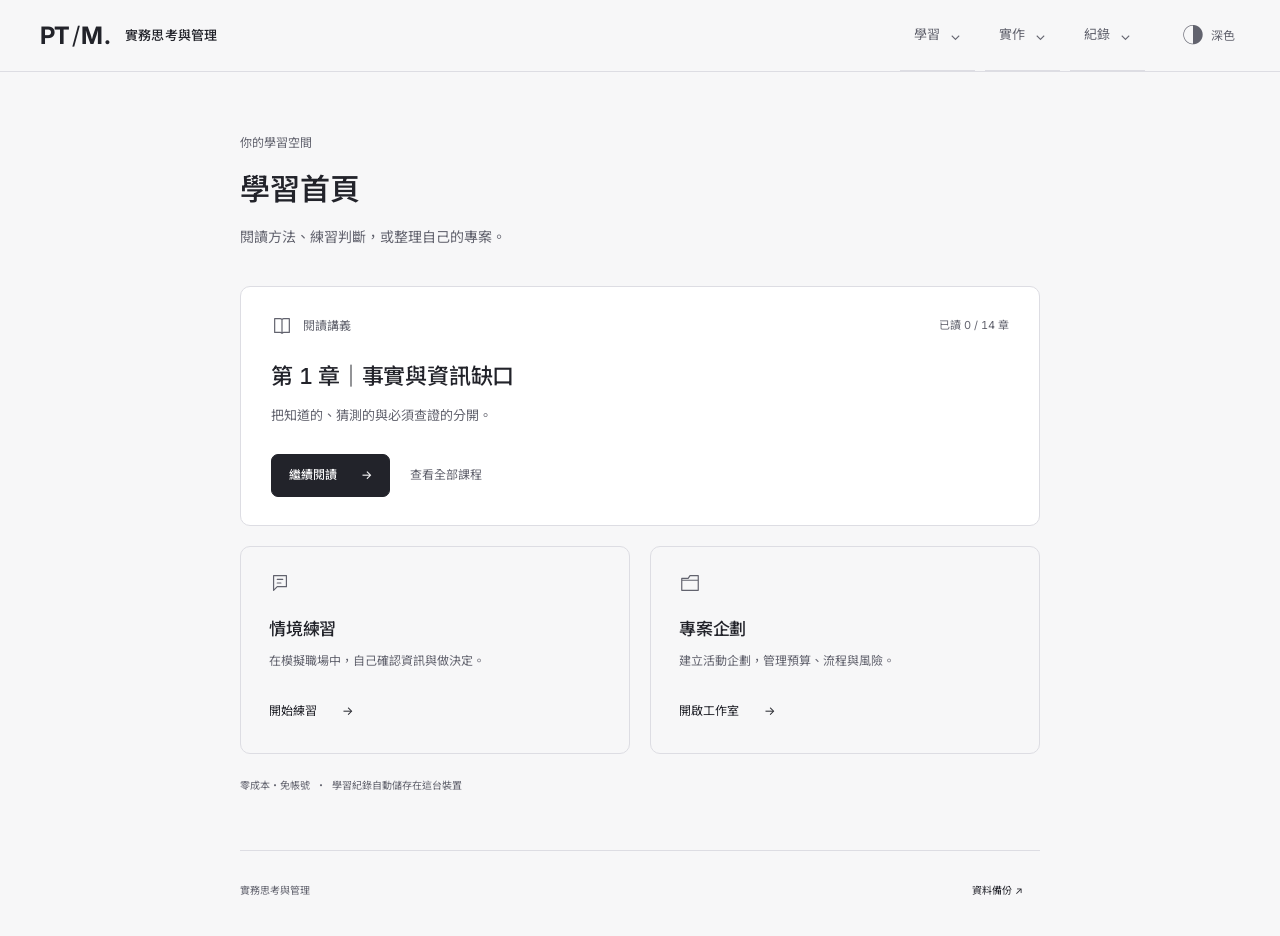
==== practical-thinking-website-v2.5/index.html @ 4e8f7408 "Add files via upload" ====
<!doctype html><html lang="zh-Hant"><head><meta charset="UTF-8"><meta name="viewport" content="width=device-width,initial-scale=1"><meta name="description" content="零成本繁體中文實務學習：視覺講義、客觀練習、自我檢核與專案工作室"><title>實務思考與管理</title><script src="theme-init.js?v=0f769c796eb8"></script><link rel="preload" href="fonts/ptm-tc.woff2?v=0f769c796eb8" as="font" type="font/woff2" crossorigin><link rel="preload" href="fonts/ptm-grotesk.woff2?v=0f769c796eb8" as="font" type="font/woff2" crossorigin><link rel="stylesheet" href="style.css?v=0f769c796eb8"><link rel=stylesheet href=learning.css?v=0f769c796eb8><link rel="stylesheet" href="gallery.css?v=0f769c796eb8"></head><body><div id="app"></div><div id="toast" role="status"></div><script type="module" src="app.js?v=0f769c796eb8"></script></body></html>
---- practical-thinking-website-v2.5/style.css ----
@font-face{font-family:'PTM TC';src:url('fonts/ptm-tc.woff2') format('woff2');font-weight:100 900;font-display:swap}@font-face{font-family:'PTM Grotesk';src:url('fonts/ptm-grotesk.woff2') format('woff2');font-weight:100 900;font-display:swap}
:root{--bg:#f6f5f1;--paper:#fcfbf8;--text:#191919;--muted:#656560;--line:#cfcec7;--accent:#30302d;--soft:#eae9e3;--size:17px;--sans:'PTM Grotesk','PTM TC','Microsoft JhengHei',sans-serif;color-scheme:light;scroll-behavior:auto}*{box-sizing:border-box}body{margin:0;background:var(--bg);color:var(--text);font:400 15px/1.75 var(--sans);font-synthesis:none;-webkit-font-smoothing:antialiased;font-variant-numeric:tabular-nums}body.dark{--bg:#171717;--paper:#1c1c1b;--text:#f2f1eb;--muted:#afaea7;--line:#42423e;--accent:#e0dfd8;--soft:#2b2b28;color-scheme:dark}::selection{color:var(--paper);background:var(--text)}button,input,textarea,select{font:inherit;color:inherit}button,a,input,textarea,select,summary{outline-offset:5px}:focus-visible{outline:2px solid var(--text)}button{min-height:44px;padding:9px 17px;border:1px solid var(--line);border-radius:0;background:transparent;color:var(--text);cursor:pointer;line-height:1.5}button:disabled{opacity:.45;cursor:not-allowed}button:hover:not(:disabled){background:var(--soft);border-color:var(--text)}button:active:not(:disabled){transform:translateY(1px)}a{color:inherit;text-underline-offset:4px}.primary{background:var(--text);color:var(--paper);border-color:var(--text)}.primary:hover:not(:disabled){background:var(--accent);color:var(--paper)}.text-button{padding:8px 0;border-color:transparent;border-bottom:1px solid currentColor;background:none}.text-button:hover:not(:disabled){border-color:transparent;border-bottom-color:currentColor;background:none}.skip-link{position:fixed;left:20px;top:-100px;z-index:100;background:var(--text);color:var(--paper);padding:12px 20px}.skip-link:focus{top:12px}
header{height:90px;display:flex;align-items:center;justify-content:space-between;gap:25px;padding:0 42px;border-bottom:1px solid var(--line);background:var(--bg);position:relative;z-index:40}.brand{display:flex;align-items:center;gap:20px;text-align:left;padding:0;border:0;min-width:0;background:transparent!important}.wordmark{font:700 33px/1 'PTM Grotesk',sans-serif;letter-spacing:-.085em;white-space:nowrap}.wordmark>span:first-child{font-weight:400;padding:0 3px}.logo-period{padding-left:2px}.brand-name{font-size:16px;font-weight:600;letter-spacing:.015em;line-height:1.5;white-space:nowrap}.brand small{display:block;font-size:8px;font-weight:500;letter-spacing:.1em;margin-top:3px}.header-links{display:flex;gap:24px;margin-left:auto}.header-links button{border:0;padding:7px 0;font-size:13px;background:transparent!important;position:relative}.header-links button:after{content:'';position:absolute;left:0;right:100%;bottom:5px;height:1px;background:var(--text)}.header-links button:hover:after{right:0}.utility{display:flex;gap:13px;align-items:center}.theme-toggle{border:0;display:flex;align-items:center;gap:7px;padding:5px;font-size:12px}.theme-toggle>span:first-child{font-size:22px}.menu-toggle{display:none;border:0;padding:6px 0 6px 8px;font-size:13px;gap:12px;align-items:center}.menu-toggle>span{font-size:22px}
.layout{display:grid;grid-template-columns:210px minmax(0,1fr);min-height:calc(100vh - 90px)}aside{min-width:0;border-right:1px solid var(--line);padding:34px 18px;align-self:start;position:sticky;top:0;min-height:calc(100vh - 90px)}aside nav{display:grid;gap:2px}.nav-item{display:flex;align-items:center;gap:12px;border:0;padding:12px 8px;text-align:left;font-size:13px}.nav-number{font:400 10px 'PTM Grotesk',sans-serif;color:var(--muted)}.nav-arrow{margin-left:auto;opacity:0}.nav-item.active{font-weight:600;background:var(--soft)}.nav-item.active .nav-arrow,.nav-item:hover .nav-arrow{opacity:1}.side-label{font-size:10px;color:var(--muted);letter-spacing:.06em;margin:0 8px 18px}.side-label:not(:first-child){margin-top:40px}.current-chapter{border:0;text-align:left;padding:4px 8px;font-size:13px;display:block}.current-chapter span{display:block;margin-top:5px;font-size:11px}.side-foot{border-top:1px solid var(--line);padding:20px 8px;margin-top:36px;font-size:11px;color:var(--muted)}.side-foot p{margin-top:18px}.status{display:inline-flex;gap:8px;align-items:center;font-size:11px}.dot{width:5px;height:5px;border-radius:50%;background:var(--muted)}main{min-width:0;width:100%;max-width:1400px;padding:48px 48px 32px;margin:0 auto;align-self:start}main:focus{outline:none}h1,h2,h3,p{margin-top:0}h1{font-size:38px;line-height:1.4;font-weight:600;letter-spacing:-.02em;margin:16px 0 18px;text-wrap:balance}h2{font-size:23px;line-height:1.5;font-weight:600;letter-spacing:-.01em}h3{font-size:18px;line-height:1.6;font-weight:500}.muted{color:var(--muted)}.small{font-size:12px;line-height:1.8}.latin{font-family:'PTM Grotesk',sans-serif;letter-spacing:.055em;font-size:10px}.eyebrow{font-size:11px;letter-spacing:.025em;color:var(--muted);margin:0;line-height:1.8}.intro{max-width:690px;margin-bottom:38px}.intro>p:last-child{color:var(--muted);font-size:15px;max-width:42em}.row{display:flex;align-items:center;gap:12px;flex-wrap:wrap}.between{justify-content:space-between}.section-head{display:flex;justify-content:space-between;align-items:center;margin:38px 0 18px}.tag{display:inline-flex;border:1px solid var(--line);padding:2px 8px;font-size:10px;line-height:1.7;border-radius:0;color:var(--muted)}.good{color:var(--text);border-color:var(--text)}.stats{display:grid;grid-template-columns:repeat(3,minmax(0,1fr));gap:25px;margin:28px 0 38px}.stat{border-bottom:1px solid var(--line);padding-bottom:17px;min-width:0}.stat strong{font:500 28px/1.4 var(--sans);letter-spacing:-.045em;display:block;overflow-wrap:anywhere}.stat span{display:block;color:var(--muted);font-size:11px;margin-top:5px}.course{display:grid;grid-template-columns:45px 1fr auto;gap:20px;align-items:center;padding:25px 0;border-top:1px solid var(--line)}.course h3{margin:0 0 4px}.course p{margin:0;color:var(--muted);font-size:13px}.course-num{font:400 16px 'PTM Grotesk',sans-serif;color:var(--muted)}.course button{font-size:12px;border:0;white-space:nowrap}.course:hover .course-num{color:var(--text)}
body[data-page=home] .layout{display:block}body[data-page=home] main{max-width:1440px;padding:0 70px 28px}body[data-page=home] aside{display:none}body[data-page=home] .menu-toggle{display:flex}.editorial-hero{padding-top:30px}.edition-line{display:flex;justify-content:space-between;gap:20px;border-bottom:1px solid var(--line);padding-bottom:14px;font-size:11px;color:var(--muted)}.hero-grid{display:grid;grid-template-columns:minmax(0,1fr) 250px;gap:60px;padding:58px 0}.editorial-hero h1{font-size:clamp(48px,5.5vw,80px);line-height:1.23;font-weight:650;letter-spacing:-.035em;margin:16px 0 27px;text-wrap:nowrap}.editorial-hero h1>span{color:var(--muted);font-weight:400}.hero-description{font-size:14px;line-height:1.95;max-width:410px;color:var(--muted);margin:0 0 25px}.hero-actions{display:flex;gap:25px;align-items:center}.hero-actions button{font-size:12px;min-height:48px}.hero-actions .primary{padding:12px 22px}.editorial-index{align-self:stretch;border-left:1px solid var(--line);padding-left:28px;display:flex;flex-direction:column;justify-content:flex-end}.index-label{color:var(--muted)}.index-display{display:flex;align-items:baseline;gap:10px;margin-top:15px}.index-display>span:first-child{font:500 123px/1 'PTM Grotesk',sans-serif;letter-spacing:-.09em;margin-left:-6px}.index-total{font-size:17px;letter-spacing:-.05em}.index-caption{display:flex;justify-content:space-between;align-items:center;font-size:13px;margin:19px 0 25px}.index-rules{display:grid;grid-template-columns:repeat(3,1fr);border-top:1px solid var(--line);border-bottom:1px solid var(--line);padding:13px 0;font-size:10px;gap:6px}.editorial-index p{margin:18px 0 0;font-size:10px}.hero-baseline{display:flex;justify-content:space-between;padding:14px 0;border-top:1px solid var(--line);font-size:10px;color:var(--muted)}.continue-strip{display:grid;grid-template-columns:145px 1fr auto;gap:30px;align-items:center;background:var(--text);color:var(--paper);margin:25px 0 0;padding:28px 34px}.continue-index{border-right:1px solid color-mix(in srgb,var(--paper) 35%,transparent);padding-right:25px}.continue-index>span{font-size:9px;letter-spacing:.08em;opacity:.75}.continue-index strong{display:block;font-size:36px;font-weight:400;line-height:1.3;letter-spacing:-.05em;margin-top:7px}.continue-index strong span{font-size:12px;opacity:.65;letter-spacing:0}.continue-strip h2{font-size:18px;font-weight:400;margin:4px 0 12px}.continue-strip p{font-size:10px;opacity:.7;margin:0}.continue-strip .progress{background:color-mix(in srgb,var(--paper) 20%,transparent);max-width:320px;margin:0}.continue-strip .progress i{background:var(--paper)}.light-button{color:var(--paper);border-color:color-mix(in srgb,var(--paper) 45%,transparent);font-size:12px}.light-button:hover:not(:disabled){color:var(--text);background:var(--paper);border-color:var(--paper)}.home-section{padding-top:76px}.section-heading{display:grid;grid-template-columns:220px 1fr;gap:10px 30px;margin-bottom:28px;align-items:baseline}.section-heading h2{font-size:26px;font-weight:500;margin:0}.section-heading>p:last-child{grid-column:2;font-size:12px;color:var(--muted);margin:0}.feature-row{display:grid;grid-template-columns:220px 1fr auto;gap:30px;padding:30px 0;border-top:1px solid var(--line);align-items:center}.feature-number{font:400 34px 'PTM Grotesk',sans-serif;letter-spacing:-.055em}.feature-row h3{font-size:24px;margin:0 0 6px;font-weight:400}.feature-row p{font-size:13px;color:var(--muted);margin:0}.feature-row button{font-size:12px;display:flex;gap:25px;align-items:center}.curriculum-preview .course{grid-template-columns:220px 1fr auto;gap:30px}.curriculum-preview .course h3{font-size:19px;font-weight:400}.section-end{padding-top:15px;border-top:1px solid var(--line)}.personal-index{margin-top:70px;padding:35px 0 15px;border-top:2px solid var(--text);display:flex;align-items:center;justify-content:space-between;gap:30px}.personal-index>div>span{font-size:10px;color:var(--muted)}.personal-index h2{font-size:23px;font-weight:400;margin:10px 0}.personal-numbers{display:flex;gap:60px}.personal-numbers button{border:0;display:grid;padding:0;text-align:left;min-width:100px}.personal-numbers strong{font-size:42px;line-height:1.5;font-weight:400;letter-spacing:-.06em}.personal-numbers span{font-size:11px;color:var(--muted)}
.reading{max-width:740px;margin:0 auto}.reading .intro{margin-bottom:22px}.reading h1{font-size:34px;font-weight:500;line-height:1.5}.reading .lead{font-size:19px;line-height:1.8;color:var(--muted);margin:30px 0 25px;max-width:33em}.reading article{font-size:var(--size);line-height:2.05;letter-spacing:.015em;max-width:40em}.reading article h2{font-size:22px;line-height:1.7;letter-spacing:0;font-weight:500;margin:50px 0 16px;padding-top:20px;border-top:1px solid var(--line)}.reading article p{margin:0 0 22px}.reading article section{scroll-margin-top:25px}.toolbar{display:flex;gap:4px;align-items:center;flex-wrap:wrap;border-top:1px solid var(--line);border-bottom:1px solid var(--line);padding:10px 0}.toolbar button{font-size:11px;border:0;padding:8px 10px}.toolbar>span{margin-left:auto;font-size:10px}.panel{background:transparent;border:1px solid var(--line);padding:28px;margin:24px 0}.panel h2:first-child{margin-bottom:14px}.callout{background:var(--soft);border:0;border-left:2px solid var(--text);padding:20px 23px;margin:24px 0;font-size:14px}.callout p:last-child{margin-bottom:0}details{border-bottom:1px solid var(--line);padding:15px 0}summary{cursor:pointer;font-size:13px;min-height:30px;line-height:1.8}details[open]>summary{margin-bottom:15px}details.panel{padding:22px 26px}.option{display:flex;gap:14px;align-items:flex-start;padding:17px 18px;border:1px solid var(--line);margin:12px 0;cursor:pointer;font-size:14px}.option:has(input:checked){background:var(--soft);border-color:var(--text)}input[type=radio],input[type=checkbox]{accent-color:var(--text);margin-top:6px;flex-shrink:0;width:17px;height:17px}input[type=search],input[type=url],textarea,select,.field input,.editable input{width:100%;min-width:0;background:var(--paper);color:var(--text);border:1px solid var(--line);border-radius:0;padding:12px 13px;line-height:1.6}input::placeholder,textarea::placeholder{color:var(--muted);opacity:.85}textarea{min-height:180px;resize:vertical;font-size:15px;line-height:1.9}select{min-height:45px;padding-right:30px}.field{display:flex;flex-direction:column;gap:10px;font-size:12px;font-weight:500;min-width:0}.field textarea{min-height:145px;font-weight:400}.form-grid{display:grid;grid-template-columns:1fr 1fr;gap:26px}.field.wide{grid-column:1/-1}.studio-tabs{display:flex;overflow:auto;gap:0;border-bottom:1px solid var(--line);margin:30px 0 25px;scrollbar-width:thin}.studio-tabs button{border:0;white-space:nowrap;font-size:12px;padding:13px 18px;border-bottom:2px solid transparent}.studio-tabs button.active{border-bottom-color:var(--text);background:none;font-weight:600}.studio-tabs button:first-child{padding-left:0}.table-wrap{overflow:auto;max-width:100%;margin:22px 0;scrollbar-width:thin;border-top:1px solid var(--line)}table{width:100%;border-collapse:collapse;font-size:13px;table-layout:fixed}th,td{text-align:left;border-bottom:1px solid var(--line);padding:13px 12px;vertical-align:top}th{font-weight:500;font-size:11px;background:var(--soft)}th:first-child{width:27%}th:nth-child(2){width:19%}.editable{min-width:720px;table-layout:auto}.editable th{width:auto;position:sticky;top:0;z-index:1}.editable td{min-width:100px;padding:8px 6px;vertical-align:middle}.editable td:first-child{min-width:180px}.editable td:last-child{min-width:70px}.editable input{padding:10px;font-size:13px;min-height:44px;background:transparent;border-color:transparent}.editable input:hover{border-color:var(--line)}.editable input:focus{background:var(--paper);border-color:var(--text)}.editable input[type=number]{text-align:right}.editable select{font-size:12px;padding:9px;background:transparent;border-color:transparent}.editable button{font-size:11px;border-color:transparent;padding:8px}.ros-table{min-width:1150px}.resource-grid{display:grid;grid-template-columns:repeat(5,minmax(0,1fr));gap:15px;margin:30px 0}.resource-grid strong{font-size:30px}.scenario-grid{display:grid;grid-template-columns:1fr 1fr;gap:0 35px;border-top:1px solid var(--line)}.scenario-grid .panel{border:0;border-bottom:1px solid var(--line);margin:0;padding:30px 0 28px;display:flex;align-items:flex-start;flex-direction:column}.scenario-grid h2{font-size:21px;font-weight:500;margin-top:15px}.scenario-grid p{font-size:13px;color:var(--muted)}.scenario-grid button{margin-top:auto;font-size:12px}.list-item{border-bottom:1px solid var(--line);padding:22px 0}.split{display:grid;grid-template-columns:1fr 1fr;gap:25px}.progress{height:2px;background:var(--line);margin:12px 0}.progress i{display:block;height:100%;background:var(--text)}.score{font:400 54px/1.3 'PTM Grotesk',sans-serif;letter-spacing:-.06em}.bar{display:grid;grid-template-columns:1fr 80px;gap:20px;margin:20px 0}.bar>span{text-align:right}pre{white-space:pre-wrap;font:400 14px/1.9 var(--sans);overflow-wrap:anywhere}p,td{overflow-wrap:anywhere}#toast{position:fixed;bottom:28px;left:50%;transform:translateX(-50%);background:var(--text);color:var(--paper);border:1px solid var(--paper);padding:14px 22px;display:none;z-index:80;font-size:13px;max-width:calc(100vw - 32px);width:max-content}footer{display:flex;align-items:center;justify-content:space-between;gap:20px;border-top:1px solid var(--line);padding-top:20px;margin-top:65px;font-size:10px;line-height:1.8;color:var(--muted)}footer button{font-size:10px;border:0;white-space:nowrap}.footer-edition{font:400 9px 'PTM Grotesk',sans-serif}.sr{position:absolute;width:1px;height:1px;overflow:hidden;clip-path:inset(50%)}body.nav-open aside{display:block!important;position:fixed;z-index:35;top:90px;bottom:0;right:0;left:auto;min-height:0;overflow-y:auto;width:310px;background:var(--paper);border:1px solid var(--line);border-top:0;padding:30px 25px}body.nav-open .nav-item{width:100%}
@media(max-width:1100px){header{padding:0 28px;gap:20px}.header-links{gap:18px}.layout{grid-template-columns:185px minmax(0,1fr)}aside{padding:30px 12px}.nav-item{font-size:12px;gap:8px}main{padding:35px 30px}body[data-page=home] main{padding:0 40px 25px}.hero-grid{gap:30px;grid-template-columns:minmax(0,1fr) 220px}.editorial-hero h1{font-size:58px}.index-display>span:first-child{font-size:110px}.section-heading{grid-template-columns:160px 1fr}.feature-row,.curriculum-preview .course{grid-template-columns:160px 1fr auto}.stat strong{font-size:25px}.continue-strip{grid-template-columns:115px 1fr auto;padding:25px;gap:24px}}
@media(max-width:850px){header{height:76px;padding:0 22px}.wordmark{font-size:29px}.brand{gap:15px}.brand-name{font-size:14px}.brand small{font-size:7px;letter-spacing:.065em}.header-links{display:none}.menu-toggle{display:flex}.utility{gap:12px}.theme-word{display:none}.layout{grid-template-columns:minmax(0,1fr);min-height:calc(100vh - 76px)}aside{display:none}main{padding:35px 30px 25px}body.nav-open aside{top:76px;width:300px}body[data-page=home] main{padding:0 30px 20px}.hero-grid{grid-template-columns:minmax(0,1fr) 200px;gap:30px;padding:45px 0}.editorial-hero h1{font-size:48px}.index-display>span:first-child{font-size:90px}.editorial-index{padding-left:20px}.index-rules{font-size:9px}.section-heading{grid-template-columns:1fr;gap:10px}.section-heading>p:last-child{grid-column:1}.feature-row,.curriculum-preview .course{grid-template-columns:65px 1fr auto;gap:20px}.continue-strip{grid-template-columns:1fr auto;gap:20px}.continue-index{display:none}.home-section{padding-top:60px}.personal-numbers{gap:30px}.split{grid-template-columns:1fr}.reading{max-width:680px}.reading h1{font-size:31px}h1{font-size:32px}.stats{gap:18px}.resource-grid{grid-template-columns:repeat(3,minmax(0,1fr))}.panel{padding:24px}footer{align-items:flex-start;flex-wrap:wrap;gap:10px}.footer-edition{display:none}}
@media(max-width:600px){header{padding:0 20px;gap:12px}.brand{gap:12px}.wordmark{font-size:28px}.brand-name{font-size:13px}.brand small{font-size:6px;letter-spacing:.015em}.utility{gap:5px}.menu-toggle{font-size:11px;padding-left:3px;gap:5px}.theme-toggle{padding:4px}.theme-toggle>span:first-child{font-size:20px}main{padding:30px 20px 24px}body[data-page=home] main{padding:0 22px 20px}.edition-line{padding-bottom:12px;font-size:10px}.edition-line .latin{display:none}.editorial-hero{padding-top:20px}.hero-grid{grid-template-columns:1fr;padding:35px 0 25px;gap:30px}.editorial-hero h1{font-size:clamp(35px,9.3vw,52px);font-weight:650;margin:14px 0 23px;line-height:1.32;letter-spacing:-.025em}.hero-description{font-size:13px;max-width:27em;line-height:1.95;margin-bottom:20px}.hero-actions{gap:18px}.hero-actions button{font-size:11px;min-height:46px}.hero-actions .primary{padding:12px 17px}.editorial-index{border-left:0;border-top:1px solid var(--line);padding:18px 0 0;display:grid;grid-template-columns:1fr auto;gap:3px 20px;align-items:center}.index-label{font-size:8px}.index-display{grid-column:2;grid-row:1/4;margin:0}.index-display>span:first-child{font-size:56px;letter-spacing:-.08em}.index-total{font-size:12px}.index-caption{justify-content:flex-start;gap:10px;font-size:12px;margin:6px 0 0}.index-rules,.editorial-index>p{display:none}.hero-baseline{font-size:9px;padding:13px 0}.hero-baseline .latin{display:none}.continue-strip{padding:22px;grid-template-columns:1fr;gap:18px;margin-top:16px}.continue-strip h2{font-size:16px;line-height:1.6;margin:5px 0 12px}.continue-strip .light-button{justify-self:start;min-height:41px;font-size:11px}.home-section{padding-top:50px}.section-heading{margin-bottom:22px}.section-heading h2{font-size:23px}.section-heading>p:last-child{font-size:11px}.feature-row{grid-template-columns:35px 1fr;gap:12px 17px;padding:23px 0}.feature-number{font-size:23px;align-self:start;padding-top:3px}.feature-row h3{font-size:21px}.feature-row p{font-size:12px;line-height:1.85}.feature-row button{grid-column:2;justify-self:start;font-size:11px;gap:25px}.curriculum-preview .course{grid-template-columns:32px 1fr;gap:10px 15px;padding:22px 0}.curriculum-preview .course h3{font-size:18px}.course{grid-template-columns:30px minmax(0,1fr);gap:12px;padding:22px 0}.course>button,.course>.tag{grid-column:2;justify-self:start;padding-left:0}.course h3{font-size:17px}.course p{font-size:12px}.section-end{gap:8px}.section-end>span{font-size:10px}.personal-index{margin-top:45px;padding-top:25px;display:block}.personal-index h2{font-size:22px}.personal-numbers{margin-top:20px;gap:50px}.personal-numbers strong{font-size:36px}.intro{margin-bottom:27px}h1{font-size:28px;margin-top:12px;line-height:1.5;letter-spacing:-.015em}h2{font-size:21px}.intro>p:last-child{font-size:13px}.reading h1{font-size:27px}.reading .lead{font-size:17px;line-height:1.9;margin-top:24px}.reading article{line-height:2;letter-spacing:.01em}.reading article h2{font-size:21px;margin-top:38px;padding-top:18px}.toolbar{gap:2px}.toolbar button{padding:8px 9px;font-size:11px}.toolbar>span{width:100%;margin:4px 9px;font-size:10px}.form-grid,.scenario-grid,.split{grid-template-columns:minmax(0,1fr)}.form-grid{gap:22px}.field{font-size:12px}.field input,.field select{font-size:16px}.field textarea,textarea{font-size:16px;min-height:150px}.panel{padding:20px;margin:20px 0}.callout{padding:18px;font-size:13px}.stats{gap:15px;margin:25px 0 28px;grid-template-columns:1fr 1fr}.stats>.stat:last-child{grid-column:1/-1}.stat strong{font-size:25px}.stat span{font-size:10px}.resource-grid{grid-template-columns:repeat(2,minmax(0,1fr));gap:15px}.resource-grid strong{font-size:29px}.studio-tabs{margin-top:25px}.studio-tabs button{padding:13px 14px;font-size:12px;min-height:47px}.scenario-grid .panel{padding:27px 0}.scenario-grid h2{font-size:21px}.scenario-grid p{font-size:13px}.table-wrap:has(.editable){overflow:visible;border:0}.editable,.editable tbody{display:block;min-width:0;width:100%;table-layout:auto}.editable thead{display:none}.editable tr{display:grid;grid-template-columns:minmax(0,1fr) minmax(0,1fr);gap:16px 13px;padding:20px 0;border-top:1px solid var(--line)}.editable td{display:block;min-width:0!important;padding:0;border:0}.editable td:before{content:attr(data-label);display:block;font-size:10px;color:var(--muted);margin-bottom:7px}.editable td:first-child{grid-column:1/-1}.editable td:last-child{align-self:end}.editable td:last-child:before{display:none}.editable input,.editable select{min-height:46px;font-size:16px;padding:10px 12px;background:var(--paper);border:1px solid var(--line)}.editable input[type=number]{text-align:left}.editable button{border:1px solid var(--line);font-size:12px;padding:10px 13px;min-height:46px}.ros-table{min-width:0}.ros-table td:nth-last-child(2){grid-column:1/-1}.table-wrap>table:not(.editable){min-width:550px}.score{font-size:48px}.bar{font-size:12px;grid-template-columns:1fr 55px}.row>button{font-size:12px}.small{font-size:11px}footer{margin-top:45px;font-size:9px}footer>span:nth-child(2){width:100%;order:3}footer button{font-size:10px;padding:0;min-height:28px}#toast{font-size:12px;bottom:18px}}
@media(max-width:360px){header{padding:0 14px}.brand{gap:8px}.wordmark{font-size:25px}.brand-name{font-size:12px}.brand small{font-size:5.5px}.hero-actions{gap:12px}.editorial-hero h1{font-size:34px}}
@media(prefers-reduced-motion:no-preference){button,.header-links button:after,.nav-arrow{transition:background .18s,border-color .18s,opacity .18s,transform .18s,right .22s}.view-enter{animation:page-in .26s ease-out}.reveal-ready{opacity:0;transform:translateY(13px);transition:opacity .5s ease,transform .5s ease}.reveal-ready.is-visible{opacity:1;transform:none}@keyframes page-in{from{opacity:0;transform:translateY(6px)}to{opacity:1;transform:none}}@media(hover:hover) and (pointer:fine){.feature-row:hover h3{transform:translateX(5px);transition:transform .2s}.feature-row button:hover span{transform:translate(2px,-2px);transition:transform .2s}}}
@media(prefers-reduced-motion:reduce){:root{scroll-behavior:auto}*,*:before,*:after{animation:none!important;transition:none!important;scroll-behavior:auto!important}.reveal-ready{opacity:1!important;transform:none!important}}
@media print{header,aside,.toolbar,.studio-tabs,button,footer{display:none!important}.layout{display:block}main,body[data-page=home] main{padding:0;max-width:none}body{background:white;color:black}.reading{max-width:none}.panel,.callout{break-inside:avoid}.reveal-ready{opacity:1!important;transform:none!important}}
/* Quiet editorial identity: title rather than a campaign slogan. */
.hero-grid{padding-top:42px;padding-bottom:42px}.editorial-hero h1{font-size:44px;font-weight:500;letter-spacing:-.015em;line-height:1.5;margin:15px 0 22px}.index-display>span:first-child{font-size:90px;font-weight:400}.hero-description{max-width:370px}.section-heading h2{font-size:24px}.feature-row h3{font-size:22px}@media(max-width:850px){.editorial-hero h1{font-size:36px}.hero-grid{padding-top:35px;padding-bottom:35px}}@media(max-width:600px){.editorial-hero h1{font-size:29px;line-height:1.6;white-space:normal;margin:12px 0 18px}.hero-grid{padding:28px 0 23px}.index-display>span:first-child{font-size:52px}.section-heading h2{font-size:22px}.feature-row h3{font-size:20px}} 
@media(prefers-reduced-motion:reduce){.feature-row:hover h3,.feature-row button:hover span,button:active{transform:none!important}}
/* Direct entry points, with an editorial rhythm rather than campaign copy. */
.home-heading{display:grid;grid-template-columns:minmax(0,1fr) 220px;gap:70px;align-items:center;padding:58px 0 46px;border-bottom:1px solid var(--line)}.home-heading h1{font-size:38px;font-weight:500;letter-spacing:-.015em;margin:14px 0 17px}.home-heading>div>p:last-child{font-size:14px;color:var(--muted);margin:0;max-width:420px;line-height:1.9}.home-progress{border-left:1px solid var(--line);padding-left:25px}.home-progress>span{font-size:11px;color:var(--muted)}.home-progress strong{display:block;font-size:37px;font-weight:400;line-height:1.6;letter-spacing:-.035em}.home-progress small{font-size:13px;letter-spacing:0;color:var(--muted)}.home-progress .progress{margin:4px 0 10px}.continue-strip{grid-template-columns:145px 1fr auto;margin-top:28px;padding:26px 32px}.continue-label{font-size:11px;color:inherit;opacity:.7}.continue-strip h2{margin:0 0 7px;font-size:17px}.continue-strip p{font-size:11px}.home-section{padding-top:60px}.feature-row,.curriculum-preview .course{grid-template-columns:145px 1fr auto;gap:30px}.section-heading{grid-template-columns:145px 1fr;gap:10px 30px}.section-heading h2{font-size:24px;font-weight:500}.feature-row h3{font-size:23px;font-weight:500}.feature-row p{font-size:13px}.feature-row .small{display:block;margin-top:7px;font-size:10px}.feature-number{font-size:27px;font-weight:400;color:var(--muted)}.entry-actions{display:flex;flex-direction:column;align-items:stretch;gap:6px}.entry-actions .text-button{justify-content:space-between}.secondary-entry{font-size:10px!important;min-height:34px;padding:7px 0!important;border:0!important;color:var(--muted)}.home-service-note{display:flex;gap:20px;padding:20px 0 0;align-items:baseline;font-size:11px;color:var(--muted)}.home-service-note .status{color:var(--text);white-space:nowrap}.curriculum-preview .course h3{display:flex;align-items:center;gap:12px;font-size:18px}.curriculum-preview .course h3 .tag{font-size:9px;white-space:nowrap}.personal-index{margin-top:55px}.personal-index h2{font-size:22px}.personal-numbers strong{font-size:32px}
@media(max-width:850px){.home-heading{grid-template-columns:minmax(0,1fr) 180px;gap:30px;padding:40px 0}.home-heading h1{font-size:32px}.feature-row,.curriculum-preview .course{grid-template-columns:55px 1fr auto;gap:20px}.section-heading{grid-template-columns:1fr}.section-heading>p:last-child{grid-column:1}.continue-strip{grid-template-columns:1fr auto}.continue-label{display:none}}
@media(max-width:600px){.home-heading{grid-template-columns:1fr;gap:24px;padding:29px 0 25px}.home-heading h1{font-size:29px;line-height:1.5;margin:10px 0 15px}.home-heading>div>p:last-child{font-size:13px}.home-progress{border-left:0;border-top:1px solid var(--line);padding:18px 0 0;display:grid;grid-template-columns:1fr auto;gap:0 15px;align-items:center}.home-progress strong{grid-column:2;grid-row:1/3;font-size:28px}.home-progress .progress{width:150px;grid-column:1;margin:9px 0 5px}.home-progress>.small{grid-column:1/-1;margin-top:4px;font-size:10px}.continue-strip{grid-template-columns:1fr;margin-top:20px;padding:22px;gap:16px}.continue-label{display:block;font-size:10px}.continue-strip h2{font-size:16px}.continue-strip p{font-size:11px}.home-section{padding-top:43px}.section-heading h2{font-size:22px}.feature-row{grid-template-columns:30px 1fr;gap:12px 15px;padding:24px 0}.feature-row h3{font-size:21px}.feature-row .small{font-size:10px;line-height:1.8}.feature-row p{font-size:12px}.feature-row>button,.feature-row>.entry-actions{grid-column:2;justify-self:start}.entry-actions{flex-direction:row;gap:24px;align-items:center}.entry-actions .text-button{gap:15px}.feature-number{font-size:21px;padding-top:5px}.home-service-note{display:block;padding-top:18px;font-size:10px}.home-service-note>span:last-child{display:block;margin-top:7px}.curriculum-preview .course{grid-template-columns:30px 1fr;gap:10px 15px}.curriculum-preview .course h3{font-size:17px;flex-wrap:wrap;gap:7px}.curriculum-preview .course h3 .tag{font-size:9px}.personal-index h2{font-size:21px}.personal-numbers{gap:50px}.personal-numbers strong{font-size:30px}}

/* Focused workspace. Three clear starting points. */
:root{--bg:#f7f7f8;--paper:#fff;--text:#22232a;--muted:#62636e;--line:#dddde3;--accent:#6257ac}body.dark{--bg:#0e0e11;--paper:#151519;--text:#eeeef2;--muted:#a0a0ad;--line:#2b2b33;--accent:#b2a4ee}body{background:var(--bg);font-size:14px}header{height:72px;background:var(--bg);border-color:var(--line);padding:0 40px}.wordmark{font-size:24px;letter-spacing:-.05em}.brand-name{font-size:13px;font-weight:500}.brand small{display:none}.brand{gap:15px}.header-links{gap:26px}.header-links button,.utility button{font-size:12px;color:var(--muted)}button{border-radius:6px}button:hover{background:color-mix(in srgb,var(--text) 5%,transparent)}button:focus-visible,a:focus-visible,input:focus-visible,textarea:focus-visible,select:focus-visible{outline:2px solid var(--accent);outline-offset:4px}.menu-toggle{display:flex}.primary{background:var(--text);color:var(--bg);border-color:var(--text);border-radius:7px;font-weight:500}.primary:hover{background:var(--text);opacity:.87}aside{background:var(--bg);border-color:var(--line)}.nav-number,.nav-arrow{display:none}.nav-item{border:0;border-radius:6px;margin:3px 0;min-height:42px}.nav-item.active{background:color-mix(in srgb,var(--text) 7%,transparent);color:var(--text)}.side-label{letter-spacing:0}.side-foot p{display:none}.panel{background:var(--paper);border:1px solid var(--line);border-radius:9px}.callout{border-radius:7px}.intro h1{font-size:30px;font-weight:550;letter-spacing:0}.eyebrow{letter-spacing:0}input,select,textarea{border-radius:6px;background:var(--paper);color:var(--text)}.reading article{max-width:680px}.reading h1{font-weight:550}.table-wrap{border-radius:7px}.studio-tabs button{border-radius:0}.studio-tabs button.active{background:transparent;border-bottom:2px solid var(--accent)}.status .dot{background:var(--muted)}body[data-page=home] main{max-width:960px;padding:0 40px 24px;margin:0 auto;width:100%}.start-page{max-width:800px;margin:0 auto;padding-top:76px}.start-heading{margin-bottom:35px}.start-kicker{font-size:12px;color:var(--muted);margin:0 0 14px}.start-heading h1{font-size:32px;font-weight:550;line-height:1.5;letter-spacing:0;margin:0 0 12px}.start-heading>p:last-child{font-size:14px;color:var(--muted);margin:0;line-height:1.9}.resume-panel{padding:28px 30px;background:var(--paper);border:1px solid var(--line);border-radius:10px}.resume-meta{display:flex;align-items:center;gap:10px;font-size:12px;color:var(--muted)}.entry-icon{display:inline-flex;color:var(--muted);align-items:center}.resume-progress{margin-left:auto;font-variant-numeric:tabular-nums;font-size:11px}.resume-panel h2{font-size:22px;font-weight:500;margin:22px 0 9px;line-height:1.6}.resume-panel>p{color:var(--muted);font-size:13px;margin:0;max-width:52em;line-height:1.9}.resume-bottom{display:flex;align-items:center;gap:20px;margin-top:26px}.resume-bottom .primary{padding:10px 17px;min-height:43px;display:flex;gap:24px;align-items:center;font-size:12px}.quiet-link{border:0;color:var(--muted);font-size:12px;padding:10px 0}.start-options{display:grid;grid-template-columns:1fr 1fr;gap:20px;margin-top:20px}.start-option{padding:25px 28px;border:1px solid var(--line);border-radius:10px;background:transparent}.start-option h2{font-size:17px;font-weight:500;margin:15px 0 8px}.start-option p{font-size:12px;color:var(--muted);line-height:1.9;margin:0 0 20px;max-width:25em}.start-option button{border:0;padding:0;font-size:12px;min-height:35px;display:flex;align-items:center;gap:25px}.start-option button:hover{background:transparent;color:var(--accent)}.start-note{color:var(--muted);font-size:10px;margin:22px 0 0;line-height:1.9}.start-note span{margin:0 6px}body[data-page=home] footer{max-width:800px;margin:55px auto 0;padding-top:17px}body[data-page=home] footer>span:nth-child(2){display:none}.footer-edition{display:none}body.nav-open aside{top:72px;border-radius:0;background:var(--paper)}
@media(min-width:851px){body[data-page=home] .layout{display:block}body[data-page=home] aside{display:none}}@media(max-width:850px){header{height:64px;padding:0 24px}body.nav-open aside{top:64px}body[data-page=home] main{padding:0 28px 24px}.start-page{padding-top:50px}.start-heading h1{font-size:29px}.start-options{gap:16px}.start-option{padding:24px}.brand-name{font-size:13px}}
@media(max-width:600px){header{padding:0 18px}.brand{gap:10px}.wordmark{font-size:21px}.brand-name{font-size:12px}.utility{gap:10px}.theme-toggle{min-width:30px}.theme-toggle>span:first-child{font-size:18px}.menu-toggle{font-size:11px}body[data-page=home] main{padding:0 20px 20px}.start-page{padding-top:33px}.start-heading{margin-bottom:25px}.start-kicker{font-size:11px;margin-bottom:12px}.start-heading h1{font-size:26px;margin-bottom:10px}.start-heading>p:last-child{font-size:12px}.resume-panel{padding:22px}.resume-panel h2{font-size:19px;margin-top:20px}.resume-panel>p{font-size:12px}.resume-meta{font-size:11px}.resume-progress{font-size:10px}.resume-bottom{gap:18px;margin-top:23px}.resume-bottom .primary{font-size:11px;gap:19px;padding:10px 14px}.quiet-link{font-size:11px}.start-options{grid-template-columns:1fr;gap:12px;margin-top:14px}.start-option{padding:20px 22px;display:grid;grid-template-columns:24px 1fr;column-gap:13px;align-items:start}.start-option .entry-icon{grid-column:1;grid-row:1/3;padding-top:2px}.start-option h2{grid-column:2;margin:0 0 6px;font-size:16px}.start-option p{grid-column:2;font-size:11px;max-width:none;margin-bottom:12px}.start-option button{grid-column:2;min-height:32px;font-size:11px}.start-note{font-size:9px;margin-top:19px}body[data-page=home] footer{margin-top:32px}.intro h1{font-size:26px}.panel{padding:20px}.reading h1{font-size:26px}}

body[data-page=home] main{animation:none}

/* One navigation surface per viewport; drawer never changes content width. */
.header-links{display:none}.nav-backdrop{display:none}.nav-item{white-space:nowrap;flex-shrink:0}.nav-number,.nav-arrow{display:none}
@media(min-width:851px){.menu-toggle,body[data-page=home] .menu-toggle{display:none!important}.layout,body[data-page=home] .layout{display:grid;grid-template-columns:232px minmax(0,1fr);min-height:calc(100vh - 72px)}aside,body[data-page=home] aside,body.nav-open aside{display:block!important;position:sticky;top:0;left:auto;right:auto;bottom:auto;width:232px;min-width:232px;min-height:calc(100vh - 72px);padding:28px 18px;border:0;border-right:1px solid var(--line);background:var(--bg);overflow:visible}.nav-item{font-size:13px;width:100%;gap:0;padding:11px 12px;min-height:42px}.current-chapter{font-size:12px;padding:4px 12px}.side-label{margin-left:12px}.utility{margin-left:auto}body[data-page=home] main{max-width:960px;padding:0 44px 24px}.start-page{padding-top:56px}.start-heading h1{font-size:30px}}
@media(max-width:850px){.layout,body[data-page=home] .layout{display:block}.menu-toggle,body[data-page=home] .menu-toggle{display:flex!important}aside,body[data-page=home] aside{display:none!important}body.nav-open{overflow:hidden}body.nav-open aside,body.nav-open[data-page=home] aside{display:block!important;position:fixed;top:64px;bottom:0;left:0;right:auto;width:min(288px,calc(100vw - 48px));min-height:0;padding:26px 18px;overflow-y:auto;overscroll-behavior:contain;border:0;border-right:1px solid var(--line);z-index:35;background:var(--paper)}.nav-backdrop{display:block;position:fixed;inset:64px 0 0;z-index:34;border:0;border-radius:0;background:rgb(0 0 0 / .48);padding:0;cursor:default}.nav-backdrop:hover:not(:disabled){background:rgb(0 0 0 / .48);border:0}.nav-item{width:100%;padding:12px;font-size:13px;gap:0}.side-label{margin-left:12px}.utility{margin-left:auto}.current-chapter{padding:4px 12px}}

.sidebar-heading{display:flex;align-items:center;justify-content:space-between;gap:8px;margin-bottom:16px}.sidebar-heading .side-label{margin:0 0 0 12px}.sidebar-collapse{border:0;min-height:34px;padding:5px 9px;font-size:11px;color:var(--muted);display:flex;align-items:center;gap:10px}.sidebar-collapse span{font-size:20px;line-height:1}.sidebar-expand{display:none;border:0;font-size:12px;color:var(--muted);align-items:center;gap:10px}.sidebar-expand span{font-size:20px}.sidebar-expand:hover,.sidebar-collapse:hover{color:var(--text)}
@media(min-width:851px){body.sidebar-collapsed .layout,body.sidebar-collapsed[data-page=home] .layout{grid-template-columns:minmax(0,1fr)}body.sidebar-collapsed aside,body.sidebar-collapsed[data-page=home] aside{display:none!important}body.sidebar-collapsed .sidebar-expand{display:flex}body.sidebar-collapsed[data-page=home] main{max-width:960px}}
@media(max-width:850px){.sidebar-collapse,.sidebar-expand{display:none!important}.sidebar-heading{margin-bottom:18px}}

/* Unified top navigation: no sidebar, no duplicated destinations. */
.layout,body[data-page=home] .layout,body.sidebar-collapsed .layout,body.sidebar-collapsed[data-page=home] .layout{display:block;min-height:calc(100vh - 72px)}header{position:relative;gap:32px}.utility{margin-left:0}.top-navigation{display:flex;align-items:center;gap:10px;margin-left:auto}.nav-group{position:relative}.nav-group summary{cursor:pointer;list-style:none;display:flex;align-items:center;gap:10px;min-height:40px;padding:8px 14px;color:var(--muted);font-size:13px;border-radius:6px}.nav-group summary::-webkit-details-marker{display:none}.nav-group summary:hover,.nav-group[open] summary{background:var(--paper);color:var(--text)}.nav-group summary>span{font-size:14px;line-height:1}.nav-dropdown{position:absolute;top:calc(100% + 10px);left:0;width:200px;padding:7px;border:1px solid var(--line);border-radius:9px;background:var(--paper);box-shadow:0 12px 32px rgb(0 0 0 / .18);z-index:50;display:grid;gap:2px}.nav-dropdown button{display:block;width:100%;border:0;text-align:left;padding:11px 13px;font-size:12px;white-space:nowrap;min-height:42px}.nav-dropdown button[aria-current=page]{color:var(--accent);background:color-mix(in srgb,var(--text) 5%,transparent)}.nav-dropdown button:hover:not(:disabled){background:color-mix(in srgb,var(--text) 7%,transparent)}body[data-page=home] main{max-width:960px;padding:0 40px 24px}.start-page{padding-top:60px}.menu-toggle,body[data-page=home] .menu-toggle{display:none!important}.sidebar-expand,.sidebar-collapse{display:none!important}.nav-backdrop{z-index:34;inset:72px 0 0;background:rgb(0 0 0 / .4)}
@media(max-width:850px){header{height:64px;gap:15px}.utility{margin-left:auto}.menu-toggle,body[data-page=home] .menu-toggle{display:flex!important}.top-navigation{display:none;position:absolute;left:0;right:0;top:64px;margin:0;padding:14px 20px 22px;background:var(--paper);border-bottom:1px solid var(--line);max-height:calc(100dvh - 64px);overflow:auto;z-index:45}body.nav-open .top-navigation{display:grid;gap:6px}.nav-group summary{justify-content:space-between;font-size:14px;padding:12px;min-height:48px}.nav-dropdown{position:static;width:100%;box-shadow:none;border:0;border-radius:0;padding:0 0 10px 12px;gap:0}.nav-dropdown button{font-size:13px;padding:12px;min-height:46px}.nav-group{border-bottom:1px solid var(--line)}.nav-group:last-child{border-bottom:0}.nav-backdrop{inset:64px 0 0}body[data-page=home] main{padding:0 28px 24px}.start-page{padding-top:45px}}
@media(max-width:600px){body[data-page=home] main{padding:0 20px 20px}.start-page{padding-top:33px}}
@media print{.top-navigation,.nav-backdrop{display:none!important}}
---- practical-thinking-website-v2.5/gallery.css ----
/* Original, opt-in gallery prototype. MOT animation has not been browser-verified. */
html[data-theme="dark"]{color-scheme:dark}html[data-theme="dark"] body:not(.dark){background:#171717;color:#f2f1eb}
html[data-design="gallery"][data-theme="light"] body,body.gallery-preview:not(.dark){--bg:#f3f3ef;--paper:#fafaf6;--text:#252b26;--muted:#5f685f;--line:#7d8977;--accent:#4c6251;--soft:#e4e8df}
html[data-design="gallery"][data-theme="dark"] body,body.gallery-preview.dark{--bg:#252a27;--paper:#2d332f;--text:#ebeee5;--muted:#bcc4b7;--line:#7b8777;--accent:#b5c0ac;--soft:#384139}
body.gallery-preview{background:var(--bg);color:var(--text);line-height:1.8}body.gallery-menu-open{overflow:hidden}.gallery-preview header{padding-inline:clamp(20px,4vw,64px);height:100px;background:var(--bg);gap:24px}.gallery-preview .brand-name{font-weight:500;letter-spacing:0}.gallery-preview .menu-toggle{display:none}.gallery-preview .wordmark{font-weight:600;font-size:29px}.gallery-preview .top-navigation{display:none}.gallery-preview h1{font-size:clamp(28px,3.3vw,42px);font-weight:500;line-height:1.45;letter-spacing:0}.gallery-preview h2{font-weight:500;letter-spacing:0}.gallery-preview .eyebrow,.gallery-preview .start-kicker{font-size:12px;letter-spacing:0}.gallery-preview .start-heading{margin-block:12px 38px}.gallery-preview .start-heading h1{font-size:clamp(30px,3.6vw,44px)}.gallery-preview main{max-width:1280px;padding-block:32px 0}.gallery-preview .reading{max-width:800px}.gallery-preview .panel{box-shadow:none;border-radius:0;background:transparent;border:0;border-block-start:1px solid var(--line);padding:24px 0}.gallery-preview .resume-panel{background:transparent;border:0;border-block:1px solid var(--line);padding:28px 0 32px}.gallery-preview .start-options{gap:32px}.gallery-preview .start-option{border:0;border-block-end:1px solid var(--line);padding-block:20px 28px}.gallery-preview .course{padding-block:24px}.gallery-preview button,.gallery-preview input,.gallery-preview textarea,.gallery-preview select{border-radius:0;box-shadow:none}.gallery-preview .primary{background:var(--accent);border-color:var(--accent);color:var(--paper)}.gallery-preview.dark .primary{color:var(--bg)}.gallery-preview .primary:hover{background:var(--text);border-color:var(--text);color:var(--bg)}.gallery-preview :focus-visible{outline:2px solid var(--accent);outline-offset:5px}.gallery-preview .callout{background:var(--soft);border:0;border-inline-start:2px solid var(--accent)}.gallery-preview .micro-explain{line-height:1.95}.gallery-preview .learning-layer{background:transparent;border-radius:0}.gallery-preview .teaching-figure{background:var(--soft);box-shadow:none;border-radius:0}.gallery-preview .svg-node rect{rx:0}.gallery-preview .page-back{margin-bottom:24px}.gallery-preview .page-back button{border:0;padding-inline:0;color:var(--muted)}.gallery-preview table{font-variant-numeric:tabular-nums}.gallery-preview .stat{background:transparent;box-shadow:none;border-radius:0}.gallery-preview footer{margin-top:64px}.gallery-preview .start-note{color:var(--muted)}
.gallery-topnav{margin-left:auto}.gallery-menu-trigger{display:flex;align-items:center;gap:14px;border:0;border-bottom:1px solid var(--text);padding:10px 0;white-space:nowrap}.gallery-menu-trigger [lang="en"]{font-size:12px;letter-spacing:.06em}.gallery-menu-trigger:hover:not(:disabled){background:transparent;border-color:var(--accent)}.gallery-preview .utility{margin-left:14px}.gallery-dialog{position:fixed;inset:0;width:100vw;height:100dvh;max-width:none;max-height:none;margin:0;padding:0;border:0;color:var(--text);background:var(--bg);opacity:0;transform:translateY(-8px);transition:opacity 160ms ease,transform 160ms ease,display 160ms allow-discrete,overlay 160ms allow-discrete}.gallery-dialog[open]{display:grid;grid-template-rows:auto 1fr auto;opacity:1;transform:none}.gallery-dialog:not([open]){pointer-events:none}.gallery-dialog::backdrop{background:rgba(24,31,26,.2)}@starting-style{.gallery-dialog[open]{opacity:0;transform:translateY(-8px)}}.gallery-menu-head{display:flex;justify-content:space-between;align-items:center;padding:26px clamp(22px,5vw,76px);border-bottom:1px solid var(--line);gap:20px}.gallery-menu-head h2{font-size:18px;margin:0;font-weight:500}.gallery-menu-head button{border:0;display:flex;gap:12px;align-items:center;white-space:nowrap}.gallery-menu-head [lang="en"]{font-size:11px;letter-spacing:.06em}.gallery-menu-grid{width:min(1200px,100%);margin-inline:auto;display:grid;grid-template-columns:minmax(0,1.7fr) minmax(190px,1fr);gap:clamp(30px,8vw,140px);padding:clamp(28px,6vh,70px) clamp(22px,5vw,64px);overflow:auto;overscroll-behavior:contain}.gallery-mainnav{align-self:center}.gallery-mainnav button{width:100%;display:grid;grid-template-columns:28px 1fr 24px;align-items:center;text-align:left;gap:20px;font-size:clamp(24px,3vw,38px);font-weight:400;padding:17px 0;border:0;border-bottom:1px solid var(--line);min-height:68px;background:transparent}.gallery-mainnav button:hover{background:transparent;color:var(--accent);padding-inline-start:8px}.gallery-nav-number{font-size:11px;align-self:start;padding-top:11px;color:var(--muted)}.gallery-subnav{align-self:end;display:flex;align-items:start;flex-direction:column;gap:7px}.gallery-subnav p{font-size:12px;color:var(--muted);margin:0 0 10px}.gallery-subnav button{border:0;padding:5px 0;text-align:left;min-height:44px}.gallery-menu-foot{display:flex;justify-content:space-between;gap:20px;padding:18px clamp(22px,5vw,76px);border-top:1px solid var(--line);font-size:12px;color:var(--muted)}.gallery-preview-notice{font-size:12px;display:flex;justify-content:space-between;gap:20px;border-bottom:1px solid var(--line);padding:0 0 12px;margin-bottom:24px;color:var(--muted)}
@media(max-width:700px){.gallery-preview header{height:80px;gap:10px}.gallery-preview .brand-name small{display:none}.gallery-preview .brand-name{font-size:13px;white-space:normal;max-width:6em}.gallery-preview .brand{gap:10px}.gallery-preview .wordmark{font-size:24px}.gallery-preview .utility{margin:0}.gallery-preview .theme-word{display:none}.gallery-menu-trigger{gap:7px;font-size:13px}.gallery-menu-trigger [lang="en"]{display:none}.gallery-menu-grid{grid-template-columns:1fr;gap:32px;padding-block:24px}.gallery-mainnav button{font-size:26px;min-height:60px;padding-block:12px}.gallery-subnav{display:grid;grid-template-columns:1fr 1fr;gap:6px 22px}.gallery-subnav p{grid-column:1/-1}.gallery-menu-head{padding-block:18px}.gallery-menu-head h2{font-size:15px}.gallery-menu-head [lang="en"]{display:none}.gallery-menu-foot{flex-direction:column;gap:3px;font-size:11px}.gallery-preview .start-options{gap:12px}.gallery-preview .micro-title h2{font-size:25px}.gallery-preview main{padding-top:24px}.gallery-preview-notice{align-items:start}.gallery-menu-grid{align-content:start}}
@media(prefers-reduced-motion:reduce){.gallery-dialog{transition:none;transform:none}.gallery-mainnav button{transition:none}.gallery-preview .view-enter{animation:none}}
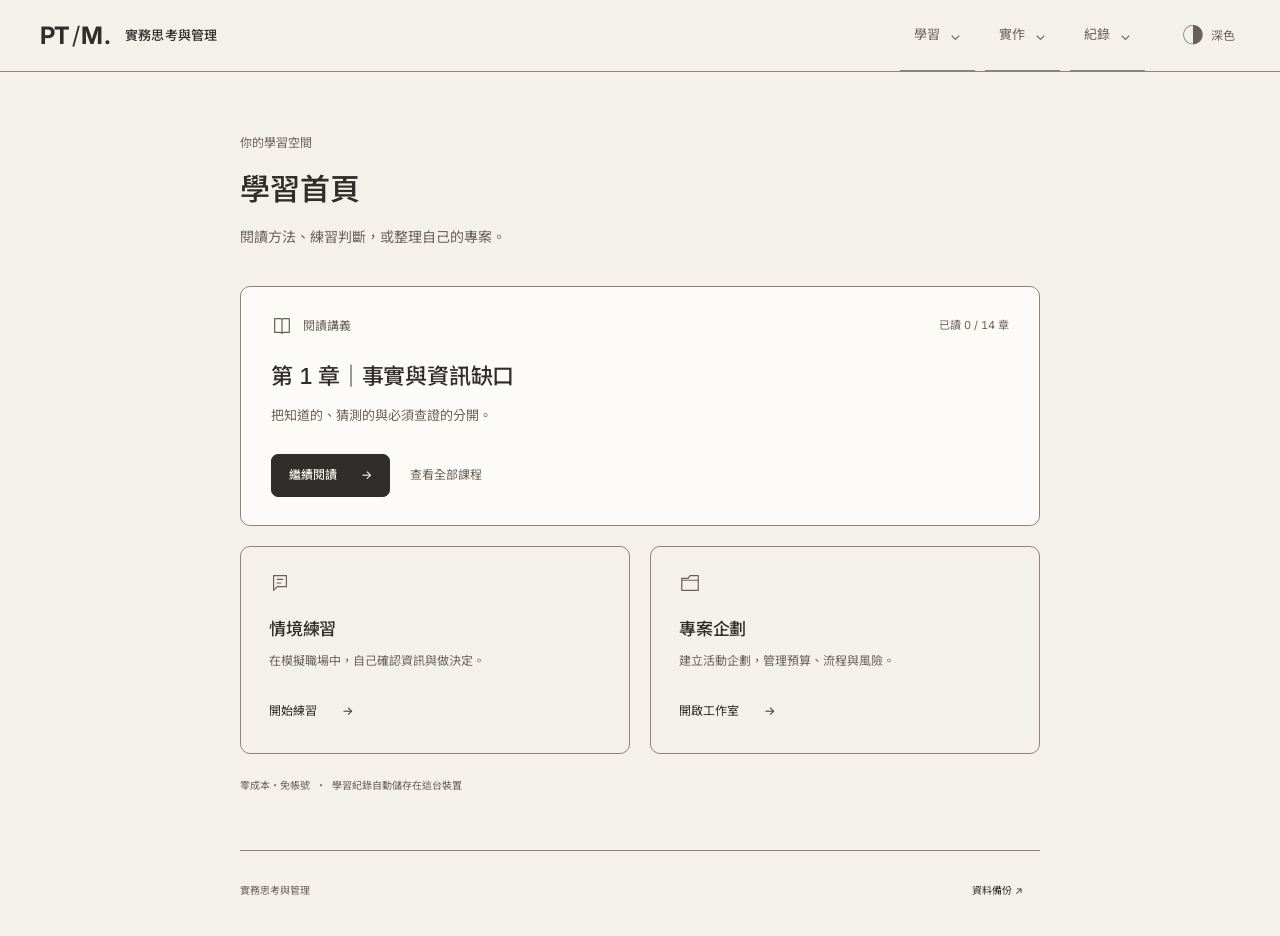
==== commit 805b32df: "Release 2.5.2: restore original navigation and refine light/dark palette" ====
--- a/practical-thinking-website-v2.5/index.html
+++ b/practical-thinking-website-v2.5/index.html
@@ -1 +1 @@
-<!doctype html><html lang="zh-Hant"><head><meta charset="UTF-8"><meta name="viewport" content="width=device-width,initial-scale=1"><meta name="description" content="零成本繁體中文實務學習：視覺講義、客觀練習、自我檢核與專案工作室"><title>實務思考與管理</title><script src="theme-init.js?v=0f769c796eb8"></script><link rel="preload" href="fonts/ptm-tc.woff2?v=0f769c796eb8" as="font" type="font/woff2" crossorigin><link rel="preload" href="fonts/ptm-grotesk.woff2?v=0f769c796eb8" as="font" type="font/woff2" crossorigin><link rel="stylesheet" href="style.css?v=0f769c796eb8"><link rel=stylesheet href=learning.css?v=0f769c796eb8><link rel="stylesheet" href="gallery.css?v=0f769c796eb8"></head><body><div id="app"></div><div id="toast" role="status"></div><script type="module" src="app.js?v=0f769c796eb8"></script></body></html>
+<!doctype html><html lang="zh-Hant"><head><meta charset="UTF-8"><meta name="viewport" content="width=device-width,initial-scale=1"><meta name="description" content="零成本繁體中文實務學習：視覺講義、客觀練習、自我檢核與專案工作室"><title>實務思考與管理</title><script src="theme-init.js?v=0f769c796eb8"></script><link rel="preload" href="fonts/ptm-tc.woff2?v=0f769c796eb8" as="font" type="font/woff2" crossorigin><link rel="preload" href="fonts/ptm-grotesk.woff2?v=0f769c796eb8" as="font" type="font/woff2" crossorigin><link rel="stylesheet" href="style.css?v=0f769c796eb8"><link rel=stylesheet href=learning.css?v=0f769c796eb8><link rel="stylesheet" href="gallery.css?v=b6ccb58b8be2"></head><body><div id="app"></div><div id="toast" role="status"></div><script type="module" src="app.js?v=b6ccb58b8be2"></script></body></html>
--- a/practical-thinking-website-v2.5/gallery.css
+++ b/practical-thinking-website-v2.5/gallery.css
@@ -1,8 +1,36 @@
 /* Original, opt-in gallery prototype. MOT animation has not been browser-verified. */
-html[data-theme="dark"]{color-scheme:dark}html[data-theme="dark"] body:not(.dark){background:#171717;color:#f2f1eb}
-html[data-design="gallery"][data-theme="light"] body,body.gallery-preview:not(.dark){--bg:#f3f3ef;--paper:#fafaf6;--text:#252b26;--muted:#5f685f;--line:#7d8977;--accent:#4c6251;--soft:#e4e8df}
-html[data-design="gallery"][data-theme="dark"] body,body.gallery-preview.dark{--bg:#252a27;--paper:#2d332f;--text:#ebeee5;--muted:#bcc4b7;--line:#7b8777;--accent:#b5c0ac;--soft:#384139}
-body.gallery-preview{background:var(--bg);color:var(--text);line-height:1.8}body.gallery-menu-open{overflow:hidden}.gallery-preview header{padding-inline:clamp(20px,4vw,64px);height:100px;background:var(--bg);gap:24px}.gallery-preview .brand-name{font-weight:500;letter-spacing:0}.gallery-preview .menu-toggle{display:none}.gallery-preview .wordmark{font-weight:600;font-size:29px}.gallery-preview .top-navigation{display:none}.gallery-preview h1{font-size:clamp(28px,3.3vw,42px);font-weight:500;line-height:1.45;letter-spacing:0}.gallery-preview h2{font-weight:500;letter-spacing:0}.gallery-preview .eyebrow,.gallery-preview .start-kicker{font-size:12px;letter-spacing:0}.gallery-preview .start-heading{margin-block:12px 38px}.gallery-preview .start-heading h1{font-size:clamp(30px,3.6vw,44px)}.gallery-preview main{max-width:1280px;padding-block:32px 0}.gallery-preview .reading{max-width:800px}.gallery-preview .panel{box-shadow:none;border-radius:0;background:transparent;border:0;border-block-start:1px solid var(--line);padding:24px 0}.gallery-preview .resume-panel{background:transparent;border:0;border-block:1px solid var(--line);padding:28px 0 32px}.gallery-preview .start-options{gap:32px}.gallery-preview .start-option{border:0;border-block-end:1px solid var(--line);padding-block:20px 28px}.gallery-preview .course{padding-block:24px}.gallery-preview button,.gallery-preview input,.gallery-preview textarea,.gallery-preview select{border-radius:0;box-shadow:none}.gallery-preview .primary{background:var(--accent);border-color:var(--accent);color:var(--paper)}.gallery-preview.dark .primary{color:var(--bg)}.gallery-preview .primary:hover{background:var(--text);border-color:var(--text);color:var(--bg)}.gallery-preview :focus-visible{outline:2px solid var(--accent);outline-offset:5px}.gallery-preview .callout{background:var(--soft);border:0;border-inline-start:2px solid var(--accent)}.gallery-preview .micro-explain{line-height:1.95}.gallery-preview .learning-layer{background:transparent;border-radius:0}.gallery-preview .teaching-figure{background:var(--soft);box-shadow:none;border-radius:0}.gallery-preview .svg-node rect{rx:0}.gallery-preview .page-back{margin-bottom:24px}.gallery-preview .page-back button{border:0;padding-inline:0;color:var(--muted)}.gallery-preview table{font-variant-numeric:tabular-nums}.gallery-preview .stat{background:transparent;box-shadow:none;border-radius:0}.gallery-preview footer{margin-top:64px}.gallery-preview .start-note{color:var(--muted)}
+html[data-theme="dark"]{color-scheme:dark}html[data-theme="dark"] body:not(.dark){background:#242629;color:#eee8df}
+html[data-theme="light"] body,body:not(.dark){--bg:#f4f1eb;--paper:#fdfbf7;--text:#302d2a;--muted:#696159;--line:#8f8377;--accent:#526762;--soft:#e8e3dc}
+html[data-theme="dark"] body,body.dark{--bg:#242629;--paper:#2e3134;--text:#eee8df;--muted:#c0b4a7;--line:#8f857b;--accent:#c3b095;--soft:#383c3d}
+body.gallery-preview{background:var(--bg);color:var(--text);line-height:1.8}body.gallery-menu-open{overflow:hidden}.gallery-preview header{padding-inline:clamp(20px,4vw,64px);height:80px;background:var(--bg);gap:24px}.gallery-preview .brand-name{font-weight:500;letter-spacing:0}.gallery-preview .wordmark{font-weight:600;font-size:29px}.gallery-preview h1{font-size:clamp(28px,3.3vw,42px);font-weight:500;line-height:1.45;letter-spacing:0}.gallery-preview h2{font-weight:500;letter-spacing:0}.gallery-preview .eyebrow,.gallery-preview .start-kicker{font-size:12px;letter-spacing:0}.gallery-preview .start-heading{margin-block:12px 38px}.gallery-preview .start-heading h1{font-size:clamp(30px,3.6vw,44px)}.gallery-preview main{max-width:1280px;padding-block:32px 0}.gallery-preview .reading{max-width:800px}.gallery-preview .panel{box-shadow:none;border-radius:0;background:transparent;border:0;border-block-start:1px solid var(--line);padding:24px 0}.gallery-preview .resume-panel{background:transparent;border:0;border-block:1px solid var(--line);padding:28px 0 32px}.gallery-preview .start-options{gap:32px}.gallery-preview .start-option{border:0;border-block-end:1px solid var(--line);padding-block:20px 28px}.gallery-preview .course{padding-block:24px}.gallery-preview button,.gallery-preview input,.gallery-preview textarea,.gallery-preview select{border-radius:0;box-shadow:none}.gallery-preview .primary{background:var(--accent);border-color:var(--accent);color:var(--paper)}.gallery-preview.dark .primary{color:var(--bg)}.gallery-preview .primary:hover{background:var(--text);border-color:var(--text);color:var(--bg)}.gallery-preview :focus-visible{outline:2px solid var(--accent);outline-offset:5px}.gallery-preview .callout{background:var(--soft);border:0;border-inline-start:2px solid var(--accent)}.gallery-preview .micro-explain{line-height:1.95}.gallery-preview .learning-layer{background:transparent;border-radius:0}.gallery-preview .teaching-figure{background:var(--soft);box-shadow:none;border-radius:0}.gallery-preview .svg-node rect{rx:0}.gallery-preview .page-back{margin-bottom:24px}.gallery-preview .page-back button{border:0;padding-inline:0;color:var(--muted)}.gallery-preview table{font-variant-numeric:tabular-nums}.gallery-preview .stat{background:transparent;box-shadow:none;border-radius:0}.gallery-preview footer{margin-top:64px}.gallery-preview .start-note{color:var(--muted)}
 .gallery-topnav{margin-left:auto}.gallery-menu-trigger{display:flex;align-items:center;gap:14px;border:0;border-bottom:1px solid var(--text);padding:10px 0;white-space:nowrap}.gallery-menu-trigger [lang="en"]{font-size:12px;letter-spacing:.06em}.gallery-menu-trigger:hover:not(:disabled){background:transparent;border-color:var(--accent)}.gallery-preview .utility{margin-left:14px}.gallery-dialog{position:fixed;inset:0;width:100vw;height:100dvh;max-width:none;max-height:none;margin:0;padding:0;border:0;color:var(--text);background:var(--bg);opacity:0;transform:translateY(-8px);transition:opacity 160ms ease,transform 160ms ease,display 160ms allow-discrete,overlay 160ms allow-discrete}.gallery-dialog[open]{display:grid;grid-template-rows:auto 1fr auto;opacity:1;transform:none}.gallery-dialog:not([open]){pointer-events:none}.gallery-dialog::backdrop{background:rgba(24,31,26,.2)}@starting-style{.gallery-dialog[open]{opacity:0;transform:translateY(-8px)}}.gallery-menu-head{display:flex;justify-content:space-between;align-items:center;padding:26px clamp(22px,5vw,76px);border-bottom:1px solid var(--line);gap:20px}.gallery-menu-head h2{font-size:18px;margin:0;font-weight:500}.gallery-menu-head button{border:0;display:flex;gap:12px;align-items:center;white-space:nowrap}.gallery-menu-head [lang="en"]{font-size:11px;letter-spacing:.06em}.gallery-menu-grid{width:min(1200px,100%);margin-inline:auto;display:grid;grid-template-columns:minmax(0,1.7fr) minmax(190px,1fr);gap:clamp(30px,8vw,140px);padding:clamp(28px,6vh,70px) clamp(22px,5vw,64px);overflow:auto;overscroll-behavior:contain}.gallery-mainnav{align-self:center}.gallery-mainnav button{width:100%;display:grid;grid-template-columns:28px 1fr 24px;align-items:center;text-align:left;gap:20px;font-size:clamp(24px,3vw,38px);font-weight:400;padding:17px 0;border:0;border-bottom:1px solid var(--line);min-height:68px;background:transparent}.gallery-mainnav button:hover{background:transparent;color:var(--accent);padding-inline-start:8px}.gallery-nav-number{font-size:11px;align-self:start;padding-top:11px;color:var(--muted)}.gallery-subnav{align-self:end;display:flex;align-items:start;flex-direction:column;gap:7px}.gallery-subnav p{font-size:12px;color:var(--muted);margin:0 0 10px}.gallery-subnav button{border:0;padding:5px 0;text-align:left;min-height:44px}.gallery-menu-foot{display:flex;justify-content:space-between;gap:20px;padding:18px clamp(22px,5vw,76px);border-top:1px solid var(--line);font-size:12px;color:var(--muted)}.gallery-preview-notice{font-size:12px;display:flex;justify-content:space-between;gap:20px;border-bottom:1px solid var(--line);padding:0 0 12px;margin-bottom:24px;color:var(--muted)}
-@media(max-width:700px){.gallery-preview header{height:80px;gap:10px}.gallery-preview .brand-name small{display:none}.gallery-preview .brand-name{font-size:13px;white-space:normal;max-width:6em}.gallery-preview .brand{gap:10px}.gallery-preview .wordmark{font-size:24px}.gallery-preview .utility{margin:0}.gallery-preview .theme-word{display:none}.gallery-menu-trigger{gap:7px;font-size:13px}.gallery-menu-trigger [lang="en"]{display:none}.gallery-menu-grid{grid-template-columns:1fr;gap:32px;padding-block:24px}.gallery-mainnav button{font-size:26px;min-height:60px;padding-block:12px}.gallery-subnav{display:grid;grid-template-columns:1fr 1fr;gap:6px 22px}.gallery-subnav p{grid-column:1/-1}.gallery-menu-head{padding-block:18px}.gallery-menu-head h2{font-size:15px}.gallery-menu-head [lang="en"]{display:none}.gallery-menu-foot{flex-direction:column;gap:3px;font-size:11px}.gallery-preview .start-options{gap:12px}.gallery-preview .micro-title h2{font-size:25px}.gallery-preview main{padding-top:24px}.gallery-preview-notice{align-items:start}.gallery-menu-grid{align-content:start}}
+@media(max-width:700px){.gallery-preview header{height:64px;gap:10px}.gallery-preview .brand-name small{display:none}.gallery-preview .brand-name{font-size:13px;white-space:normal;max-width:6em}.gallery-preview .brand{gap:10px}.gallery-preview .wordmark{font-size:24px}.gallery-preview .utility{margin:0}.gallery-preview .theme-word{display:none}.gallery-menu-trigger{gap:7px;font-size:13px}.gallery-menu-trigger [lang="en"]{display:none}.gallery-menu-grid{grid-template-columns:1fr;gap:32px;padding-block:24px}.gallery-mainnav button{font-size:26px;min-height:60px;padding-block:12px}.gallery-subnav{display:grid;grid-template-columns:1fr 1fr;gap:6px 22px}.gallery-subnav p{grid-column:1/-1}.gallery-menu-head{padding-block:18px}.gallery-menu-head h2{font-size:15px}.gallery-menu-head [lang="en"]{display:none}.gallery-menu-foot{flex-direction:column;gap:3px;font-size:11px}.gallery-preview .start-options{gap:12px}.gallery-preview .micro-title h2{font-size:25px}.gallery-preview main{padding-top:24px}.gallery-preview-notice{align-items:start}.gallery-menu-grid{align-content:start}}
 @media(prefers-reduced-motion:reduce){.gallery-dialog{transition:none;transform:none}.gallery-mainnav button{transition:none}.gallery-preview .view-enter{animation:none}}
+
+/* 2.5.1: clear destinations without changing the default interface. */
+.gallery-nav-copy{display:flex;flex-direction:column;gap:4px;min-width:0}
+.gallery-nav-label{line-height:1.5}
+.gallery-nav-description{font-size:13px;line-height:1.65;color:var(--muted);font-weight:400;letter-spacing:0}
+.gallery-mainnav button{padding-block:16px;transition:color 160ms ease}
+.gallery-mainnav button:hover{padding-inline-start:0}
+.gallery-nav-arrow{transition:transform 160ms ease}
+.gallery-mainnav button:hover .gallery-nav-arrow{transform:translate(3px,-3px)}
+.gallery-mainnav button[data-active="true"] .gallery-nav-number{color:var(--text);font-weight:700}
+.gallery-mainnav button[data-active="true"] .gallery-nav-label{text-decoration:underline;text-underline-offset:.2em;text-decoration-thickness:1px}
+.gallery-subnav button[aria-current="page"]{text-decoration:underline;text-underline-offset:.25em}
+.gallery-dialog button:focus-visible{outline:2px solid var(--accent);outline-offset:3px}
+.gallery-menu-grid{min-height:0;scrollbar-gutter:stable}
+@media(max-width:700px){.gallery-mainnav button{font-size:24px;gap:14px;padding-block:13px}.gallery-nav-description{font-size:12px}.gallery-menu-grid{padding-bottom:32px}.gallery-menu-head button,.gallery-menu-trigger{min-height:44px}}
+@media(prefers-reduced-motion:reduce){.gallery-nav-arrow,.gallery-mainnav button{transition:none}.gallery-mainnav button:hover .gallery-nav-arrow{transform:none}}
+
+/* 2.5.2: original navigation, warm limestone / charcoal palette. */
+.gallery-preview .top-navigation{display:flex}
+.gallery-preview .nav-dropdown{background:var(--paper);border-radius:4px;box-shadow:0 10px 28px rgb(0 0 0 / .1)}
+.gallery-preview .nav-group summary{border-radius:3px}
+@media(max-width:850px){
+ .gallery-preview header{height:64px;gap:12px}
+ .gallery-preview .utility{margin-left:auto}
+ .gallery-preview .top-navigation{display:none;top:64px}
+ .gallery-preview.nav-open .top-navigation{display:grid}
+ .gallery-preview .nav-backdrop{inset:64px 0 0}
+}
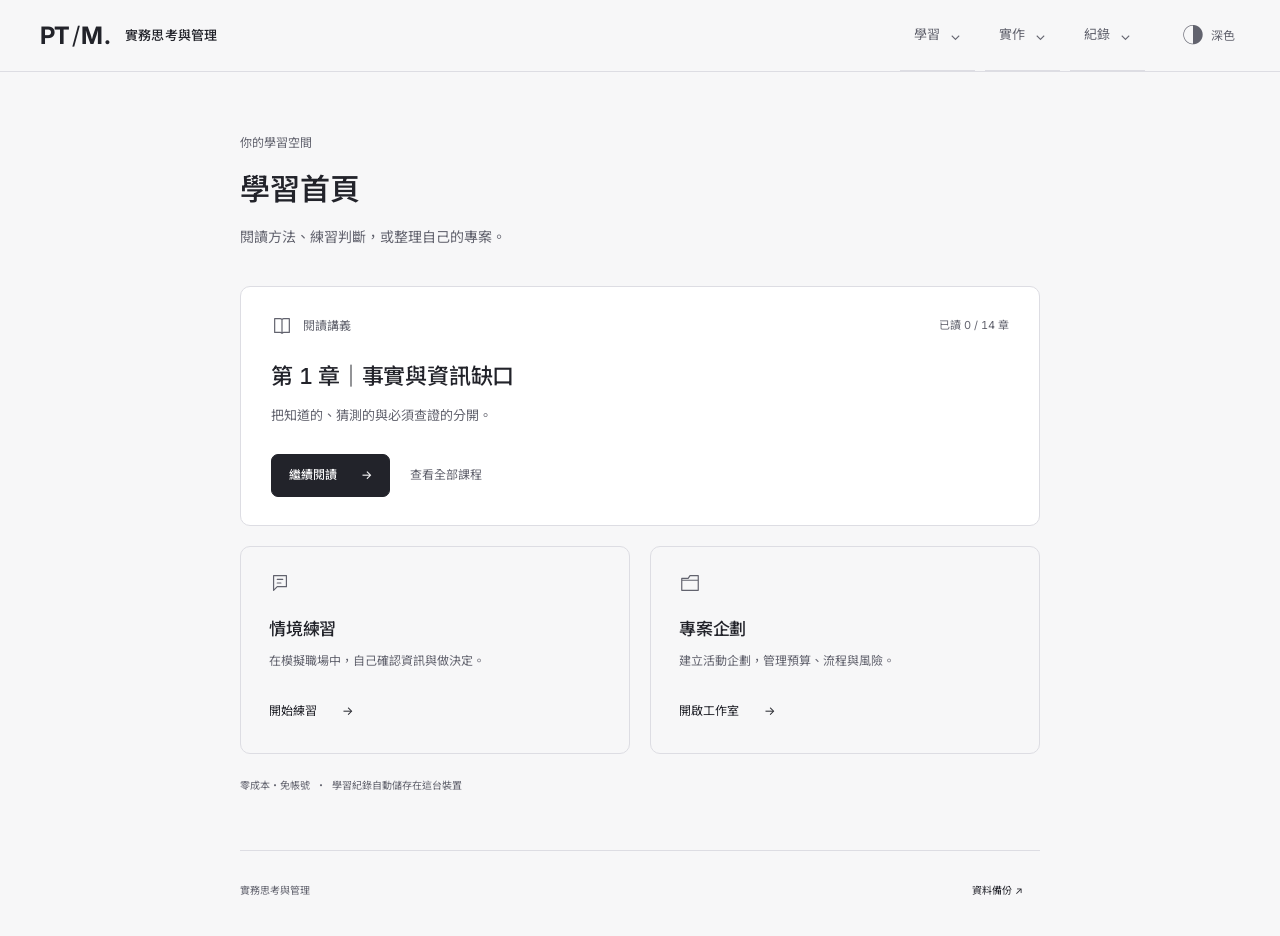
==== commit 1edc112a: "Release 2.5.3: restore original template, typography, and monochrome colors" ====
--- a/practical-thinking-website-v2.5/index.html
+++ b/practical-thinking-website-v2.5/index.html
@@ -1 +1 @@
-<!doctype html><html lang="zh-Hant"><head><meta charset="UTF-8"><meta name="viewport" content="width=device-width,initial-scale=1"><meta name="description" content="零成本繁體中文實務學習：視覺講義、客觀練習、自我檢核與專案工作室"><title>實務思考與管理</title><script src="theme-init.js?v=0f769c796eb8"></script><link rel="preload" href="fonts/ptm-tc.woff2?v=0f769c796eb8" as="font" type="font/woff2" crossorigin><link rel="preload" href="fonts/ptm-grotesk.woff2?v=0f769c796eb8" as="font" type="font/woff2" crossorigin><link rel="stylesheet" href="style.css?v=0f769c796eb8"><link rel=stylesheet href=learning.css?v=0f769c796eb8><link rel="stylesheet" href="gallery.css?v=b6ccb58b8be2"></head><body><div id="app"></div><div id="toast" role="status"></div><script type="module" src="app.js?v=b6ccb58b8be2"></script></body></html>
+<!doctype html><html lang="zh-Hant"><head><meta charset="UTF-8"><meta name="viewport" content="width=device-width,initial-scale=1"><meta name="description" content="零成本繁體中文實務學習：視覺講義、客觀練習、自我檢核與專案工作室"><title>實務思考與管理</title><script src="theme-init.js?v=9880a51a4fd6"></script><link rel="preload" href="fonts/ptm-tc.woff2?v=0f769c796eb8" as="font" type="font/woff2" crossorigin><link rel="preload" href="fonts/ptm-grotesk.woff2?v=0f769c796eb8" as="font" type="font/woff2" crossorigin><link rel="stylesheet" href="style.css?v=0f769c796eb8"><link rel=stylesheet href=learning.css?v=0f769c796eb8><link rel="stylesheet" href="gallery.css?v=9880a51a4fd6"></head><body><div id="app"></div><div id="toast" role="status"></div><script type="module" src="app.js?v=9880a51a4fd6"></script></body></html>
--- a/practical-thinking-website-v2.5/gallery.css
+++ b/practical-thinking-website-v2.5/gallery.css
@@ -1,36 +1,3 @@
-/* Original, opt-in gallery prototype. MOT animation has not been browser-verified. */
-html[data-theme="dark"]{color-scheme:dark}html[data-theme="dark"] body:not(.dark){background:#242629;color:#eee8df}
-html[data-theme="light"] body,body:not(.dark){--bg:#f4f1eb;--paper:#fdfbf7;--text:#302d2a;--muted:#696159;--line:#8f8377;--accent:#526762;--soft:#e8e3dc}
-html[data-theme="dark"] body,body.dark{--bg:#242629;--paper:#2e3134;--text:#eee8df;--muted:#c0b4a7;--line:#8f857b;--accent:#c3b095;--soft:#383c3d}
-body.gallery-preview{background:var(--bg);color:var(--text);line-height:1.8}body.gallery-menu-open{overflow:hidden}.gallery-preview header{padding-inline:clamp(20px,4vw,64px);height:80px;background:var(--bg);gap:24px}.gallery-preview .brand-name{font-weight:500;letter-spacing:0}.gallery-preview .wordmark{font-weight:600;font-size:29px}.gallery-preview h1{font-size:clamp(28px,3.3vw,42px);font-weight:500;line-height:1.45;letter-spacing:0}.gallery-preview h2{font-weight:500;letter-spacing:0}.gallery-preview .eyebrow,.gallery-preview .start-kicker{font-size:12px;letter-spacing:0}.gallery-preview .start-heading{margin-block:12px 38px}.gallery-preview .start-heading h1{font-size:clamp(30px,3.6vw,44px)}.gallery-preview main{max-width:1280px;padding-block:32px 0}.gallery-preview .reading{max-width:800px}.gallery-preview .panel{box-shadow:none;border-radius:0;background:transparent;border:0;border-block-start:1px solid var(--line);padding:24px 0}.gallery-preview .resume-panel{background:transparent;border:0;border-block:1px solid var(--line);padding:28px 0 32px}.gallery-preview .start-options{gap:32px}.gallery-preview .start-option{border:0;border-block-end:1px solid var(--line);padding-block:20px 28px}.gallery-preview .course{padding-block:24px}.gallery-preview button,.gallery-preview input,.gallery-preview textarea,.gallery-preview select{border-radius:0;box-shadow:none}.gallery-preview .primary{background:var(--accent);border-color:var(--accent);color:var(--paper)}.gallery-preview.dark .primary{color:var(--bg)}.gallery-preview .primary:hover{background:var(--text);border-color:var(--text);color:var(--bg)}.gallery-preview :focus-visible{outline:2px solid var(--accent);outline-offset:5px}.gallery-preview .callout{background:var(--soft);border:0;border-inline-start:2px solid var(--accent)}.gallery-preview .micro-explain{line-height:1.95}.gallery-preview .learning-layer{background:transparent;border-radius:0}.gallery-preview .teaching-figure{background:var(--soft);box-shadow:none;border-radius:0}.gallery-preview .svg-node rect{rx:0}.gallery-preview .page-back{margin-bottom:24px}.gallery-preview .page-back button{border:0;padding-inline:0;color:var(--muted)}.gallery-preview table{font-variant-numeric:tabular-nums}.gallery-preview .stat{background:transparent;box-shadow:none;border-radius:0}.gallery-preview footer{margin-top:64px}.gallery-preview .start-note{color:var(--muted)}
-.gallery-topnav{margin-left:auto}.gallery-menu-trigger{display:flex;align-items:center;gap:14px;border:0;border-bottom:1px solid var(--text);padding:10px 0;white-space:nowrap}.gallery-menu-trigger [lang="en"]{font-size:12px;letter-spacing:.06em}.gallery-menu-trigger:hover:not(:disabled){background:transparent;border-color:var(--accent)}.gallery-preview .utility{margin-left:14px}.gallery-dialog{position:fixed;inset:0;width:100vw;height:100dvh;max-width:none;max-height:none;margin:0;padding:0;border:0;color:var(--text);background:var(--bg);opacity:0;transform:translateY(-8px);transition:opacity 160ms ease,transform 160ms ease,display 160ms allow-discrete,overlay 160ms allow-discrete}.gallery-dialog[open]{display:grid;grid-template-rows:auto 1fr auto;opacity:1;transform:none}.gallery-dialog:not([open]){pointer-events:none}.gallery-dialog::backdrop{background:rgba(24,31,26,.2)}@starting-style{.gallery-dialog[open]{opacity:0;transform:translateY(-8px)}}.gallery-menu-head{display:flex;justify-content:space-between;align-items:center;padding:26px clamp(22px,5vw,76px);border-bottom:1px solid var(--line);gap:20px}.gallery-menu-head h2{font-size:18px;margin:0;font-weight:500}.gallery-menu-head button{border:0;display:flex;gap:12px;align-items:center;white-space:nowrap}.gallery-menu-head [lang="en"]{font-size:11px;letter-spacing:.06em}.gallery-menu-grid{width:min(1200px,100%);margin-inline:auto;display:grid;grid-template-columns:minmax(0,1.7fr) minmax(190px,1fr);gap:clamp(30px,8vw,140px);padding:clamp(28px,6vh,70px) clamp(22px,5vw,64px);overflow:auto;overscroll-behavior:contain}.gallery-mainnav{align-self:center}.gallery-mainnav button{width:100%;display:grid;grid-template-columns:28px 1fr 24px;align-items:center;text-align:left;gap:20px;font-size:clamp(24px,3vw,38px);font-weight:400;padding:17px 0;border:0;border-bottom:1px solid var(--line);min-height:68px;background:transparent}.gallery-mainnav button:hover{background:transparent;color:var(--accent);padding-inline-start:8px}.gallery-nav-number{font-size:11px;align-self:start;padding-top:11px;color:var(--muted)}.gallery-subnav{align-self:end;display:flex;align-items:start;flex-direction:column;gap:7px}.gallery-subnav p{font-size:12px;color:var(--muted);margin:0 0 10px}.gallery-subnav button{border:0;padding:5px 0;text-align:left;min-height:44px}.gallery-menu-foot{display:flex;justify-content:space-between;gap:20px;padding:18px clamp(22px,5vw,76px);border-top:1px solid var(--line);font-size:12px;color:var(--muted)}.gallery-preview-notice{font-size:12px;display:flex;justify-content:space-between;gap:20px;border-bottom:1px solid var(--line);padding:0 0 12px;margin-bottom:24px;color:var(--muted)}
-@media(max-width:700px){.gallery-preview header{height:64px;gap:10px}.gallery-preview .brand-name small{display:none}.gallery-preview .brand-name{font-size:13px;white-space:normal;max-width:6em}.gallery-preview .brand{gap:10px}.gallery-preview .wordmark{font-size:24px}.gallery-preview .utility{margin:0}.gallery-preview .theme-word{display:none}.gallery-menu-trigger{gap:7px;font-size:13px}.gallery-menu-trigger [lang="en"]{display:none}.gallery-menu-grid{grid-template-columns:1fr;gap:32px;padding-block:24px}.gallery-mainnav button{font-size:26px;min-height:60px;padding-block:12px}.gallery-subnav{display:grid;grid-template-columns:1fr 1fr;gap:6px 22px}.gallery-subnav p{grid-column:1/-1}.gallery-menu-head{padding-block:18px}.gallery-menu-head h2{font-size:15px}.gallery-menu-head [lang="en"]{display:none}.gallery-menu-foot{flex-direction:column;gap:3px;font-size:11px}.gallery-preview .start-options{gap:12px}.gallery-preview .micro-title h2{font-size:25px}.gallery-preview main{padding-top:24px}.gallery-preview-notice{align-items:start}.gallery-menu-grid{align-content:start}}
-@media(prefers-reduced-motion:reduce){.gallery-dialog{transition:none;transform:none}.gallery-mainnav button{transition:none}.gallery-preview .view-enter{animation:none}}
-
-/* 2.5.1: clear destinations without changing the default interface. */
-.gallery-nav-copy{display:flex;flex-direction:column;gap:4px;min-width:0}
-.gallery-nav-label{line-height:1.5}
-.gallery-nav-description{font-size:13px;line-height:1.65;color:var(--muted);font-weight:400;letter-spacing:0}
-.gallery-mainnav button{padding-block:16px;transition:color 160ms ease}
-.gallery-mainnav button:hover{padding-inline-start:0}
-.gallery-nav-arrow{transition:transform 160ms ease}
-.gallery-mainnav button:hover .gallery-nav-arrow{transform:translate(3px,-3px)}
-.gallery-mainnav button[data-active="true"] .gallery-nav-number{color:var(--text);font-weight:700}
-.gallery-mainnav button[data-active="true"] .gallery-nav-label{text-decoration:underline;text-underline-offset:.2em;text-decoration-thickness:1px}
-.gallery-subnav button[aria-current="page"]{text-decoration:underline;text-underline-offset:.25em}
-.gallery-dialog button:focus-visible{outline:2px solid var(--accent);outline-offset:3px}
-.gallery-menu-grid{min-height:0;scrollbar-gutter:stable}
-@media(max-width:700px){.gallery-mainnav button{font-size:24px;gap:14px;padding-block:13px}.gallery-nav-description{font-size:12px}.gallery-menu-grid{padding-bottom:32px}.gallery-menu-head button,.gallery-menu-trigger{min-height:44px}}
-@media(prefers-reduced-motion:reduce){.gallery-nav-arrow,.gallery-mainnav button{transition:none}.gallery-mainnav button:hover .gallery-nav-arrow{transform:none}}
-
-/* 2.5.2: original navigation, warm limestone / charcoal palette. */
-.gallery-preview .top-navigation{display:flex}
-.gallery-preview .nav-dropdown{background:var(--paper);border-radius:4px;box-shadow:0 10px 28px rgb(0 0 0 / .1)}
-.gallery-preview .nav-group summary{border-radius:3px}
-@media(max-width:850px){
- .gallery-preview header{height:64px;gap:12px}
- .gallery-preview .utility{margin-left:auto}
- .gallery-preview .top-navigation{display:none;top:64px}
- .gallery-preview.nav-open .top-navigation{display:grid}
- .gallery-preview .nav-backdrop{inset:64px 0 0}
-}
+/* Original template and fonts are provided by style.css. */
+html[data-theme="dark"]{color-scheme:dark}
+html[data-theme="dark"] body:not(.dark){background:#171717;color:#f2f1eb}
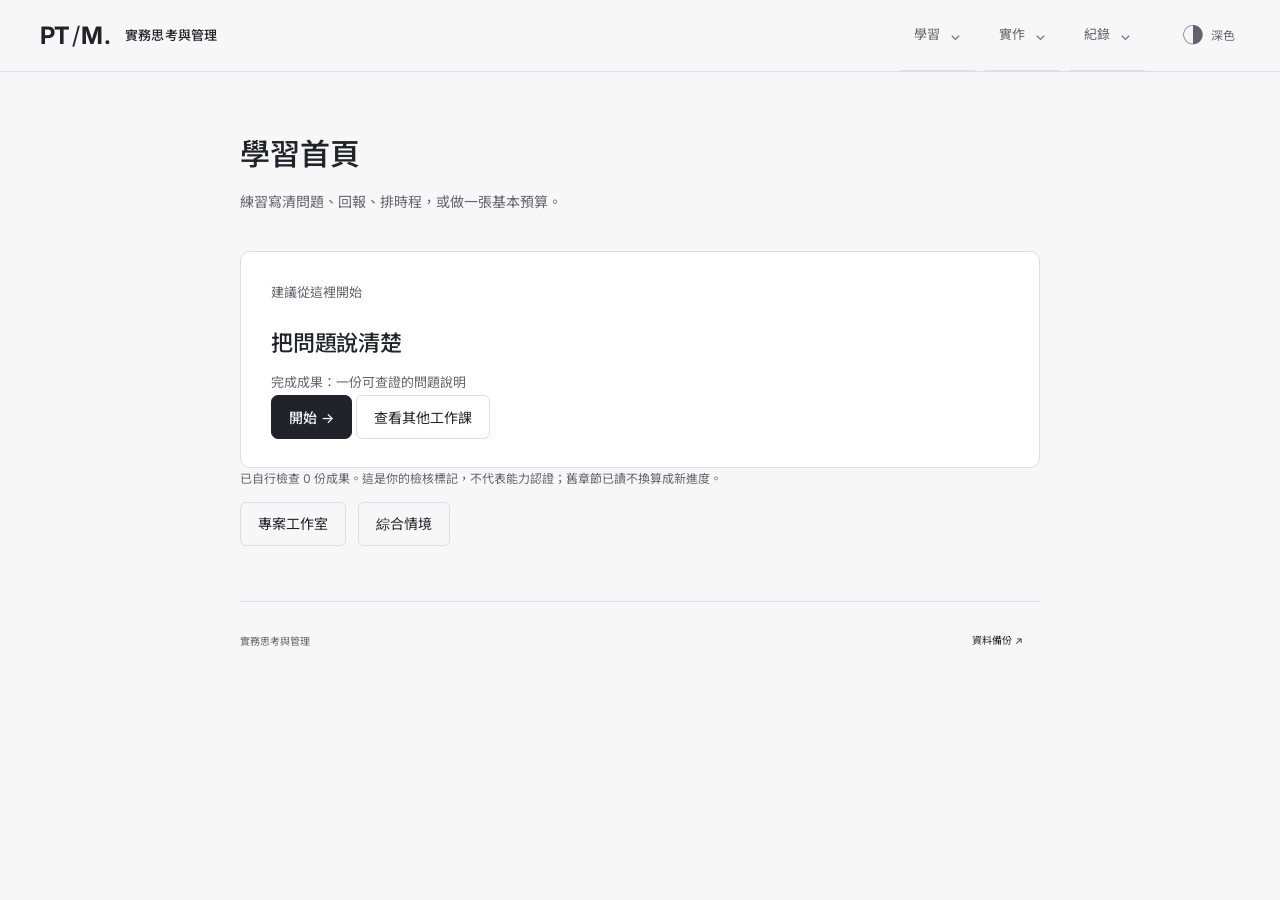
==== commit c451012a: "Release 2.6: seven practical tasks, concise teaching, preserved legacy records and budget workbook" ====
--- a/practical-thinking-website-v2.5/index.html
+++ b/practical-thinking-website-v2.5/index.html
@@ -1 +1 @@
-<!doctype html><html lang="zh-Hant"><head><meta charset="UTF-8"><meta name="viewport" content="width=device-width,initial-scale=1"><meta name="description" content="零成本繁體中文實務學習：視覺講義、客觀練習、自我檢核與專案工作室"><title>實務思考與管理</title><script src="theme-init.js?v=9880a51a4fd6"></script><link rel="preload" href="fonts/ptm-tc.woff2?v=0f769c796eb8" as="font" type="font/woff2" crossorigin><link rel="preload" href="fonts/ptm-grotesk.woff2?v=0f769c796eb8" as="font" type="font/woff2" crossorigin><link rel="stylesheet" href="style.css?v=0f769c796eb8"><link rel=stylesheet href=learning.css?v=0f769c796eb8><link rel="stylesheet" href="gallery.css?v=9880a51a4fd6"></head><body><div id="app"></div><div id="toast" role="status"></div><script type="module" src="app.js?v=9880a51a4fd6"></script></body></html>
+<!doctype html><html lang="zh-Hant"><head><meta charset="UTF-8"><meta name="viewport" content="width=device-width,initial-scale=1"><meta name="description" content="零成本繁體中文實務學習：視覺講義、客觀練習、自我檢核與專案工作室"><title>實務思考與管理</title><script src="theme-init.js?v=9880a51a4fd6"></script><link rel="preload" href="fonts/ptm-tc.woff2?v=0f769c796eb8" as="font" type="font/woff2" crossorigin><link rel="preload" href="fonts/ptm-grotesk.woff2?v=0f769c796eb8" as="font" type="font/woff2" crossorigin><link rel="stylesheet" href="style.css?v=0f769c796eb8"><link rel=stylesheet href=learning.css?v=0f769c796eb8><link rel="stylesheet" href="gallery.css?v=9880a51a4fd6"><link rel="stylesheet" href="practical.css?v=3407959b8289"></head><body><div id="app"></div><div id="toast" role="status"></div><script type="module" src="app.js?v=3407959b8289"></script></body></html>
--- a/practical-thinking-website-v2.5/practical.css
+++ b/practical-thinking-website-v2.5/practical.css
@@ -0,0 +1,18 @@
+
+/* Outcome-based lessons; keep the original template and typography. */
+.task-domain{border-top:1px solid var(--line);padding:24px 0 8px}
+.task-domain h2{font-size:18px;margin-bottom:8px}
+.task-domain .course{padding-block:18px}
+.task-domain .course-num{font-size:11px;white-space:normal}
+.task-reading{max-width:760px}
+.task-reading ol{padding-left:1.5em;line-height:1.9}
+.task-reading h2{font-size:20px;margin-top:28px}
+.task-reading .learning-layer{margin-block:24px}
+.task-fields{display:grid;gap:18px;margin-top:20px}
+.task-fields label{display:block;margin-bottom:7px}
+.task-fields textarea{min-height:100px}
+.task-fields input{width:100%;max-width:420px}
+.task-budget-totals{display:grid;grid-template-columns:repeat(2,minmax(0,1fr));gap:16px;border-block:1px solid var(--line);padding:20px 0}
+.task-budget-totals dt{font-size:12px;color:var(--muted)}
+.task-budget-totals dd{font-size:21px;margin:3px 0 0;font-variant-numeric:tabular-nums}
+@media(max-width:600px){.task-domain .course{grid-template-columns:1fr auto}.task-domain .course-num{grid-column:1/-1}.task-reading .row{align-items:stretch}.task-reading .row button{white-space:normal}.task-budget-totals dd{font-size:18px}}
